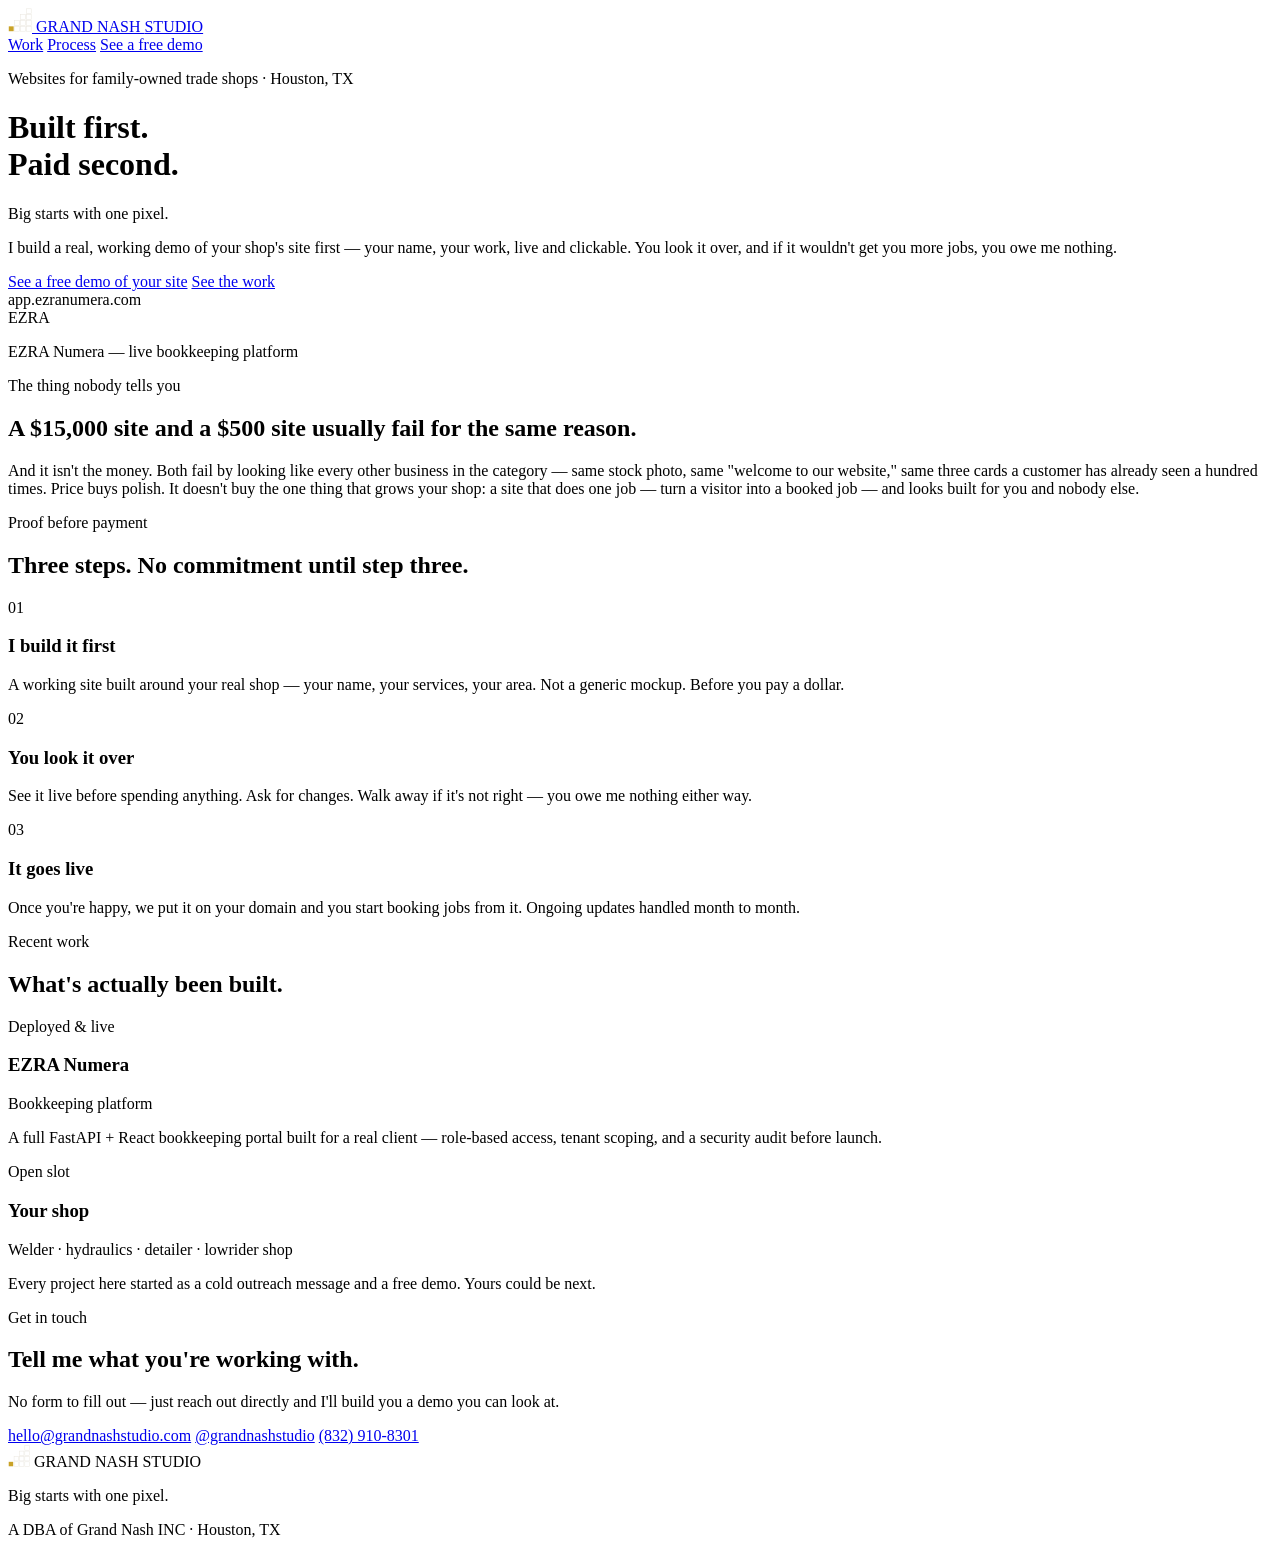
==== index.html @ 9be08794 "Add files via upload" ====
<!DOCTYPE html>
<html lang="en">
<head>
<meta charset="UTF-8">
<meta name="viewport" content="width=device-width, initial-scale=1.0">
<title>Grand Nash Studio — Big starts with one pixel.</title>
<meta name="description" content="Grand Nash Studio builds a working demo of your website before you pay a cent. Websites for family-owned trade shops — Houston, TX. Proof before payment.">
<link rel="icon" type="image/svg+xml" href="favicon.svg">
<link rel="preconnect" href="https://fonts.googleapis.com">
<link href="https://fonts.googleapis.com/css2?family=Space+Grotesk:wght@500;700&family=Inter:wght@400;500;600&display=swap" rel="stylesheet">
<link rel="stylesheet" href="style.css">
</head>
<body>

<nav id="nav">
  <a class="logo" href="#hero" aria-label="Grand Nash Studio">
    <svg class="mark" width="24" height="24" viewBox="-16 -16 492 492" aria-hidden="true">
      <g fill="none" stroke="#ECE9E2" stroke-width="12">
        <rect x="0" y="360" width="100" height="100" fill="#C9A227" stroke="none"/>
        <rect x="120" y="360" width="100" height="100"/><rect x="120" y="240" width="100" height="100"/>
        <rect x="240" y="360" width="100" height="100"/><rect x="240" y="240" width="100" height="100"/><rect x="240" y="120" width="100" height="100"/>
        <rect x="360" y="360" width="100" height="100"/><rect x="360" y="240" width="100" height="100"/><rect x="360" y="120" width="100" height="100"/><rect x="360" y="0" width="100" height="100"/>
      </g>
    </svg>
    <span class="logo-text">GRAND NASH <span>STUDIO</span></span>
  </a>
  <div class="nav-links">
    <a href="#work">Work</a>
    <a href="#process">Process</a>
    <a href="#contact" class="nav-cta">See a free demo</a>
  </div>
</nav>

<header id="hero">
  <div class="hero-copy">
    <p class="eyebrow">Websites for family-owned trade shops · Houston, TX</p>
    <h1>Built first.<br>Paid second.</h1>
    <p class="hero-slogan">Big starts with one pixel.</p>
    <p class="hero-sub">I build a real, working demo of your shop's site first — your name, your work, live and clickable. You look it over, and if it wouldn't get you more jobs, you owe me nothing.</p>
    <div class="hero-cta">
      <a href="#contact" class="btn btn-brass">See a free demo of your site</a>
      <a href="#work" class="btn btn-ghost">See the work</a>
    </div>
  </div>
  <div class="hero-visual fade-in">
    <div class="browser-frame">
      <div class="browser-bar">
        <span class="dot"></span><span class="dot"></span><span class="dot"></span>
        <span class="browser-url">app.ezranumera.com</span>
      </div>
      <div class="browser-body">
        <div class="mock-sidebar">
          <span class="mock-logo">EZRA</span>
          <span class="mock-nav-item active"></span>
          <span class="mock-nav-item"></span>
          <span class="mock-nav-item"></span>
          <span class="mock-nav-item"></span>
        </div>
        <div class="mock-main">
          <div class="mock-stat-row">
            <div class="mock-stat"></div>
            <div class="mock-stat"></div>
            <div class="mock-stat"></div>
          </div>
          <div class="mock-chart">
            <div class="bar" style="height:40%"></div>
            <div class="bar" style="height:65%"></div>
            <div class="bar" style="height:50%"></div>
            <div class="bar" style="height:80%"></div>
            <div class="bar" style="height:60%"></div>
            <div class="bar" style="height:90%"></div>
          </div>
          <div class="mock-table">
            <div class="mock-row"></div>
            <div class="mock-row"></div>
            <div class="mock-row"></div>
          </div>
        </div>
      </div>
    </div>
    <p class="visual-caption">EZRA Numera — live bookkeeping platform</p>
  </div>
</header>

<section id="truth" class="fade-in">
  <p class="eyebrow">The thing nobody tells you</p>
  <h2 class="truth-big">A $15,000 site and a $500 site usually fail for the <span>same reason.</span></h2>
  <p class="truth-body">And it isn't the money. Both fail by looking like every other business in the category — same stock photo, same "welcome to our website," same three cards a customer has already seen a hundred times. Price buys polish. It doesn't buy the one thing that grows your shop: a site that does one job — turn a visitor into a booked job — and looks built for you and nobody else.</p>
</section>

<section id="process" class="fade-in">
  <p class="eyebrow">Proof before payment</p>
  <h2>Three steps. No commitment until step three.</h2>
  <div class="steps">
    <div class="step">
      <span class="step-num">01</span>
      <h3>I build it first</h3>
      <p>A working site built around your real shop — your name, your services, your area. Not a generic mockup. Before you pay a dollar.</p>
    </div>
    <div class="step">
      <span class="step-num">02</span>
      <h3>You look it over</h3>
      <p>See it live before spending anything. Ask for changes. Walk away if it's not right — you owe me nothing either way.</p>
    </div>
    <div class="step">
      <span class="step-num">03</span>
      <h3>It goes live</h3>
      <p>Once you're happy, we put it on your domain and you start booking jobs from it. Ongoing updates handled month to month.</p>
    </div>
  </div>
</section>

<section id="work" class="fade-in">
  <p class="eyebrow">Recent work</p>
  <h2>What's actually been built.</h2>
  <div class="case-grid">
    <article class="case">
      <div class="case-tag">Deployed &amp; live</div>
      <h3>EZRA Numera</h3>
      <p class="case-role">Bookkeeping platform</p>
      <p>A full FastAPI + React bookkeeping portal built for a real client — role-based access, tenant scoping, and a security audit before launch.</p>
    </article>
    <article class="case placeholder">
      <div class="case-tag">Open slot</div>
      <h3>Your shop</h3>
      <p class="case-role">Welder · hydraulics · detailer · lowrider shop</p>
      <p>Every project here started as a cold outreach message and a free demo. Yours could be next.</p>
    </article>
  </div>
</section>

<section id="contact" class="fade-in">
  <p class="eyebrow">Get in touch</p>
  <h2>Tell me what you're working with.</h2>
  <p class="contact-sub">No form to fill out — just reach out directly and I'll build you a demo you can look at.</p>
  <div class="contact-links">
    <a href="mailto:hello@grandnashstudio.com" class="contact-link">hello@grandnashstudio.com</a>
    <a href="https://instagram.com/grandnashstudio" class="contact-link">@grandnashstudio</a>
    <a href="tel:+18329108301" class="contact-link">(832) 910-8301</a>
  </div>
</section>

<footer>
  <div class="logo footer-logo">
    <svg class="mark" width="22" height="22" viewBox="-16 -16 492 492" aria-hidden="true">
      <g fill="none" stroke="#ECE9E2" stroke-width="12">
        <rect x="0" y="360" width="100" height="100" fill="#C9A227" stroke="none"/>
        <rect x="120" y="360" width="100" height="100"/><rect x="120" y="240" width="100" height="100"/>
        <rect x="240" y="360" width="100" height="100"/><rect x="240" y="240" width="100" height="100"/><rect x="240" y="120" width="100" height="100"/>
        <rect x="360" y="360" width="100" height="100"/><rect x="360" y="240" width="100" height="100"/><rect x="360" y="120" width="100" height="100"/><rect x="360" y="0" width="100" height="100"/>
      </g>
    </svg>
    <span class="logo-text">GRAND NASH <span>STUDIO</span></span>
  </div>
  <p class="footer-slogan">Big starts with one pixel.</p>
  <p>A DBA of Grand Nash INC &middot; Houston, TX</p>
</footer>

<script src="script.js"></script>
</body>
</html>
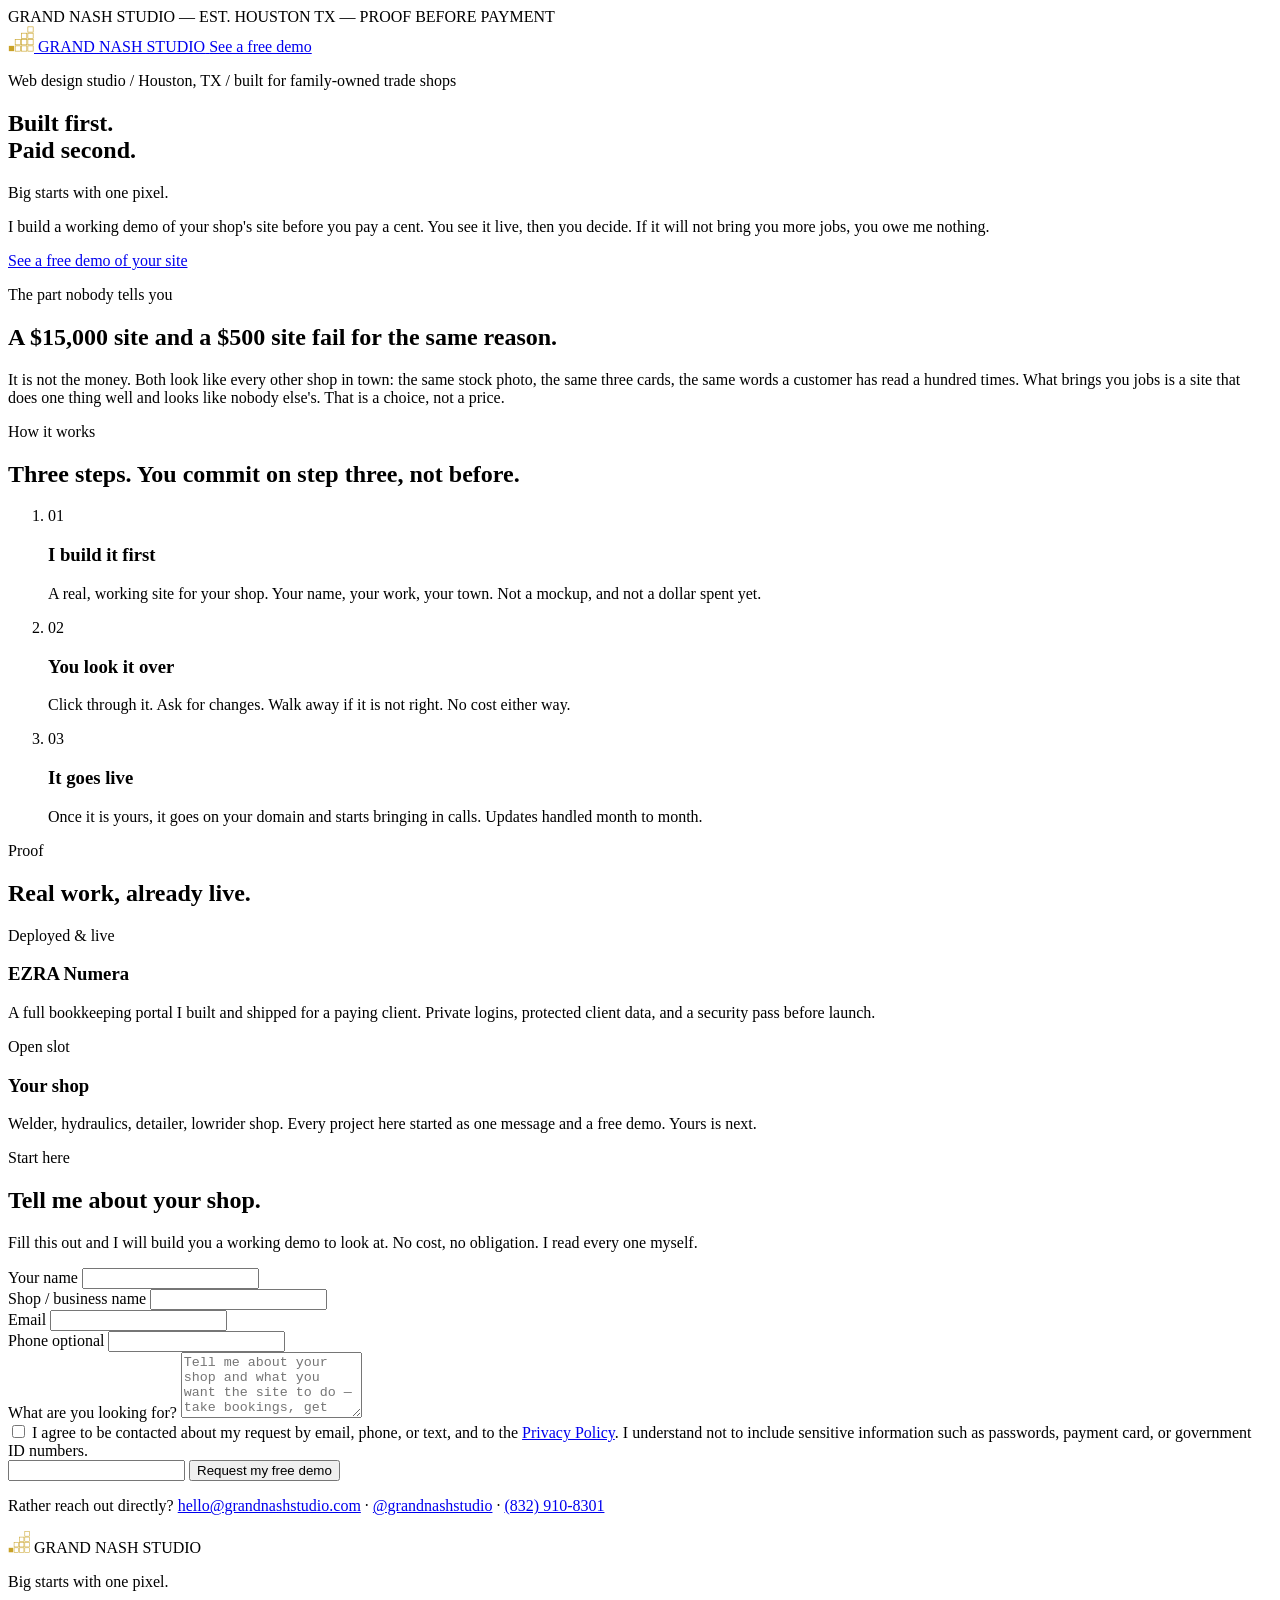
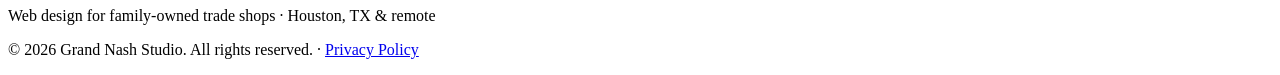
==== commit cc6d9a59: "Add files via upload" ====
--- a/index.html
+++ b/index.html
@@ -3,159 +3,179 @@
 <head>
 <meta charset="UTF-8">
 <meta name="viewport" content="width=device-width, initial-scale=1.0">
-<title>Grand Nash Studio — Big starts with one pixel.</title>
-<meta name="description" content="Grand Nash Studio builds a working demo of your website before you pay a cent. Websites for family-owned trade shops — Houston, TX. Proof before payment.">
+<title>Grand Nash Studio — Web design for family-owned trade shops, Houston TX</title>
+<meta name="description" content="I build a working demo of your shop's website before you pay a cent. You see it live, then you decide. Web design for family-owned trade shops in Houston, TX.">
 <link rel="icon" type="image/svg+xml" href="favicon.svg">
+<meta property="og:title" content="Grand Nash Studio — Built first. Paid second.">
+<meta property="og:description" content="I build a working demo of your shop's site before you pay. You see it live, then you decide. Web design for family-owned trade shops, Houston TX.">
+<meta property="og:type" content="website">
+<meta property="og:image" content="hero-poster.jpg">
 <link rel="preconnect" href="https://fonts.googleapis.com">
-<link href="https://fonts.googleapis.com/css2?family=Space+Grotesk:wght@500;700&family=Inter:wght@400;500;600&display=swap" rel="stylesheet">
+<link rel="preconnect" href="https://fonts.gstatic.com" crossorigin>
+<link href="https://fonts.googleapis.com/css2?family=Archivo:wght@700;800;900&family=IBM+Plex+Mono:wght@400;500&family=Inter:wght@400;500;600&display=swap" rel="stylesheet">
 <link rel="stylesheet" href="style.css">
+<noscript><style>.band{opacity:1 !important;transform:none !important}</style></noscript>
+<script type="application/ld+json">
+{
+  "@context": "https://schema.org",
+  "@type": "ProfessionalService",
+  "name": "Grand Nash Studio",
+  "description": "Web design for family-owned trade shops. A working demo built before you pay.",
+  "areaServed": "Houston, TX",
+  "url": "https://grandnashstudio.com",
+  "telephone": "+1-832-910-8301",
+  "email": "hello@grandnashstudio.com",
+  "address": { "@type": "PostalAddress", "addressLocality": "Houston", "addressRegion": "TX", "addressCountry": "US" },
+  "sameAs": ["https://instagram.com/grandnashstudio"]
+}
+</script>
 </head>
 <body>
 
-<nav id="nav">
-  <a class="logo" href="#hero" aria-label="Grand Nash Studio">
-    <svg class="mark" width="24" height="24" viewBox="-16 -16 492 492" aria-hidden="true">
-      <g fill="none" stroke="#ECE9E2" stroke-width="12">
+<div class="spine" aria-hidden="true"><span>GRAND NASH STUDIO — EST. HOUSTON TX — PROOF BEFORE PAYMENT</span></div>
+
+<header id="top" class="site-head">
+  <a class="logo" href="#top" aria-label="Grand Nash Studio, home">
+    <svg class="mark" width="26" height="26" viewBox="-16 -16 492 492" aria-hidden="true">
+      <g fill="none" stroke="#C9A227" stroke-width="12">
         <rect x="0" y="360" width="100" height="100" fill="#C9A227" stroke="none"/>
         <rect x="120" y="360" width="100" height="100"/><rect x="120" y="240" width="100" height="100"/>
         <rect x="240" y="360" width="100" height="100"/><rect x="240" y="240" width="100" height="100"/><rect x="240" y="120" width="100" height="100"/>
         <rect x="360" y="360" width="100" height="100"/><rect x="360" y="240" width="100" height="100"/><rect x="360" y="120" width="100" height="100"/><rect x="360" y="0" width="100" height="100"/>
       </g>
     </svg>
-    <span class="logo-text">GRAND NASH <span>STUDIO</span></span>
+    <span class="logo-text">GRAND NASH STUDIO</span>
   </a>
-  <div class="nav-links">
-    <a href="#work">Work</a>
-    <a href="#process">Process</a>
-    <a href="#contact" class="nav-cta">See a free demo</a>
-  </div>
-</nav>
-
-<header id="hero">
-  <div class="hero-copy">
-    <p class="eyebrow">Websites for family-owned trade shops · Houston, TX</p>
-    <h1>Built first.<br>Paid second.</h1>
-    <p class="hero-slogan">Big starts with one pixel.</p>
-    <p class="hero-sub">I build a real, working demo of your shop's site first — your name, your work, live and clickable. You look it over, and if it wouldn't get you more jobs, you owe me nothing.</p>
-    <div class="hero-cta">
-      <a href="#contact" class="btn btn-brass">See a free demo of your site</a>
-      <a href="#work" class="btn btn-ghost">See the work</a>
-    </div>
-  </div>
-  <div class="hero-visual fade-in">
-    <div class="browser-frame">
-      <div class="browser-bar">
-        <span class="dot"></span><span class="dot"></span><span class="dot"></span>
-        <span class="browser-url">app.ezranumera.com</span>
-      </div>
-      <div class="browser-body">
-        <div class="mock-sidebar">
-          <span class="mock-logo">EZRA</span>
-          <span class="mock-nav-item active"></span>
-          <span class="mock-nav-item"></span>
-          <span class="mock-nav-item"></span>
-          <span class="mock-nav-item"></span>
-        </div>
-        <div class="mock-main">
-          <div class="mock-stat-row">
-            <div class="mock-stat"></div>
-            <div class="mock-stat"></div>
-            <div class="mock-stat"></div>
-          </div>
-          <div class="mock-chart">
-            <div class="bar" style="height:40%"></div>
-            <div class="bar" style="height:65%"></div>
-            <div class="bar" style="height:50%"></div>
-            <div class="bar" style="height:80%"></div>
-            <div class="bar" style="height:60%"></div>
-            <div class="bar" style="height:90%"></div>
-          </div>
-          <div class="mock-table">
-            <div class="mock-row"></div>
-            <div class="mock-row"></div>
-            <div class="mock-row"></div>
-          </div>
-        </div>
-      </div>
-    </div>
-    <p class="visual-caption">EZRA Numera — live bookkeeping platform</p>
-  </div>
+  <a class="head-cta" href="#start">See a free demo</a>
 </header>
 
-<section id="truth" class="fade-in">
-  <p class="eyebrow">The thing nobody tells you</p>
-  <h2 class="truth-big">A $15,000 site and a $500 site usually fail for the <span>same reason.</span></h2>
-  <p class="truth-body">And it isn't the money. Both fail by looking like every other business in the category — same stock photo, same "welcome to our website," same three cards a customer has already seen a hundred times. Price buys polish. It doesn't buy the one thing that grows your shop: a site that does one job — turn a visitor into a booked job — and looks built for you and nobody else.</p>
-</section>
+<main>
+  <section class="hero" aria-label="Introduction">
+    <video id="hero-video" class="hero-video" autoplay muted loop playsinline preload="metadata" poster="hero-poster.jpg" aria-hidden="true">
+      <source src="hero.mp4" type="video/mp4">
+      <source src="https://d8j0ntlcm91z4.cloudfront.net/user_3GQxSpaot112vCMcnMULpxTxIRr/hf_20260727_215239_88b893dd-dd05-4cee-b4a4-e967f7e105ca.mp4" type="video/mp4">
+    </video>
+    <img id="hero-fallback" class="hero-fallback" src="hero-poster.jpg" alt="" aria-hidden="true" onerror="this.style.display='none'">
+    <div class="hero-copy">
+      <p class="tag">Web design studio / Houston, TX / built for family-owned trade shops</p>
+      <h1>Built first.<br>Paid second.</h1>
+      <p class="slogan">Big starts with one pixel.</p>
+      <p class="hero-sub">I build a working demo of your shop's site before you pay a cent. You see it live, then you decide. If it will not bring you more jobs, you owe me nothing.</p>
+      <a class="btn" href="#start">See a free demo of your site</a>
+    </div>
+  </section>
 
-<section id="process" class="fade-in">
-  <p class="eyebrow">Proof before payment</p>
-  <h2>Three steps. No commitment until step three.</h2>
-  <div class="steps">
-    <div class="step">
-      <span class="step-num">01</span>
-      <h3>I build it first</h3>
-      <p>A working site built around your real shop — your name, your services, your area. Not a generic mockup. Before you pay a dollar.</p>
+  <section class="band truth" aria-label="The part nobody tells you">
+    <p class="label">The part nobody tells you</p>
+    <h2 class="statement">A $15,000 site and a $500 site fail for the <span>same reason.</span></h2>
+    <p class="prose">It is not the money. Both look like every other shop in town: the same stock photo, the same three cards, the same words a customer has read a hundred times. What brings you jobs is a site that does one thing well and looks like nobody else's. That is a choice, not a price.</p>
+  </section>
+
+  <section class="band" aria-label="How it works">
+    <p class="label">How it works</p>
+    <h2>Three steps. You commit on step three, not before.</h2>
+    <ol class="steps">
+      <li>
+        <span class="num">01</span>
+        <h3>I build it first</h3>
+        <p>A real, working site for your shop. Your name, your work, your town. Not a mockup, and not a dollar spent yet.</p>
+      </li>
+      <li>
+        <span class="num">02</span>
+        <h3>You look it over</h3>
+        <p>Click through it. Ask for changes. Walk away if it is not right. No cost either way.</p>
+      </li>
+      <li>
+        <span class="num">03</span>
+        <h3>It goes live</h3>
+        <p>Once it is yours, it goes on your domain and starts bringing in calls. Updates handled month to month.</p>
+      </li>
+    </ol>
+  </section>
+
+  <section class="band" aria-label="Proof">
+    <p class="label">Proof</p>
+    <h2>Real work, already live.</h2>
+    <div class="proof-grid">
+      <article class="proof">
+        <p class="ptag">Deployed &amp; live</p>
+        <h3>EZRA Numera</h3>
+        <p>A full bookkeeping portal I built and shipped for a paying client. Private logins, protected client data, and a security pass before launch.</p>
+      </article>
+      <article class="proof open">
+        <p class="ptag">Open slot</p>
+        <h3>Your shop</h3>
+        <p>Welder, hydraulics, detailer, lowrider shop. Every project here started as one message and a free demo. Yours is next.</p>
+      </article>
     </div>
-    <div class="step">
-      <span class="step-num">02</span>
-      <h3>You look it over</h3>
-      <p>See it live before spending anything. Ask for changes. Walk away if it's not right — you owe me nothing either way.</p>
-    </div>
-    <div class="step">
-      <span class="step-num">03</span>
-      <h3>It goes live</h3>
-      <p>Once you're happy, we put it on your domain and you start booking jobs from it. Ongoing updates handled month to month.</p>
-    </div>
-  </div>
-</section>
+  </section>
 
-<section id="work" class="fade-in">
-  <p class="eyebrow">Recent work</p>
-  <h2>What's actually been built.</h2>
-  <div class="case-grid">
-    <article class="case">
-      <div class="case-tag">Deployed &amp; live</div>
-      <h3>EZRA Numera</h3>
-      <p class="case-role">Bookkeeping platform</p>
-      <p>A full FastAPI + React bookkeeping portal built for a real client — role-based access, tenant scoping, and a security audit before launch.</p>
-    </article>
-    <article class="case placeholder">
-      <div class="case-tag">Open slot</div>
-      <h3>Your shop</h3>
-      <p class="case-role">Welder · hydraulics · detailer · lowrider shop</p>
-      <p>Every project here started as a cold outreach message and a free demo. Yours could be next.</p>
-    </article>
-  </div>
-</section>
+  <section class="band start" id="start" aria-label="Request a free demo">
+    <p class="label">Start here</p>
+    <h2>Tell me about your shop.</h2>
+    <p class="prose">Fill this out and I will build you a working demo to look at. No cost, no obligation. I read every one myself.</p>
 
-<section id="contact" class="fade-in">
-  <p class="eyebrow">Get in touch</p>
-  <h2>Tell me what you're working with.</h2>
-  <p class="contact-sub">No form to fill out — just reach out directly and I'll build you a demo you can look at.</p>
-  <div class="contact-links">
-    <a href="mailto:hello@grandnashstudio.com" class="contact-link">hello@grandnashstudio.com</a>
-    <a href="https://instagram.com/grandnashstudio" class="contact-link">@grandnashstudio</a>
-    <a href="tel:+18329108301" class="contact-link">(832) 910-8301</a>
-  </div>
-</section>
+    <form id="inquiry" class="inquiry" novalidate>
+      <div class="field">
+        <label for="f-name">Your name</label>
+        <input id="f-name" name="name" type="text" autocomplete="name" required>
+      </div>
+      <div class="field">
+        <label for="f-shop">Shop / business name</label>
+        <input id="f-shop" name="business" type="text" autocomplete="organization">
+      </div>
+      <div class="field">
+        <label for="f-email">Email</label>
+        <input id="f-email" name="email" type="email" autocomplete="email" required>
+      </div>
+      <div class="field">
+        <label for="f-phone">Phone <span class="opt">optional</span></label>
+        <input id="f-phone" name="phone" type="tel" autocomplete="tel">
+      </div>
+      <div class="field field-wide">
+        <label for="f-msg">What are you looking for?</label>
+        <textarea id="f-msg" name="message" rows="4" required placeholder="Tell me about your shop and what you want the site to do — take bookings, get calls, show your work."></textarea>
+      </div>
+      <div class="field field-wide consent">
+        <label class="check">
+          <input id="f-consent" name="consent" type="checkbox" value="Yes — agreed to be contacted and to the Privacy Policy" required>
+          <span>I agree to be contacted about my request by email, phone, or text, and to the <a href="privacy.html" target="_blank" rel="noopener">Privacy Policy</a>. I understand not to include sensitive information such as passwords, payment card, or government ID numbers.</span>
+        </label>
+      </div>
+      <input type="hidden" name="_subject" value="New demo request — Grand Nash Studio">
+      <input type="hidden" name="_template" value="table">
+      <input type="text" name="_honey" class="honey" tabindex="-1" autocomplete="off" aria-hidden="true">
+      <button type="submit" class="btn">Request my free demo</button>
+      <p id="form-status" class="form-status" role="status" aria-live="polite"></p>
+    </form>
 
-<footer>
-  <div class="logo footer-logo">
+    <p class="direct">Rather reach out directly?
+      <a href="mailto:hello@grandnashstudio.com">hello@grandnashstudio.com</a> ·
+      <a href="https://instagram.com/grandnashstudio">@grandnashstudio</a> ·
+      <a href="tel:+18329108301">(832) 910-8301</a>
+    </p>
+  </section>
+</main>
+
+<footer class="site-foot">
+  <div class="logo">
     <svg class="mark" width="22" height="22" viewBox="-16 -16 492 492" aria-hidden="true">
-      <g fill="none" stroke="#ECE9E2" stroke-width="12">
+      <g fill="none" stroke="#C9A227" stroke-width="12">
         <rect x="0" y="360" width="100" height="100" fill="#C9A227" stroke="none"/>
         <rect x="120" y="360" width="100" height="100"/><rect x="120" y="240" width="100" height="100"/>
         <rect x="240" y="360" width="100" height="100"/><rect x="240" y="240" width="100" height="100"/><rect x="240" y="120" width="100" height="100"/>
         <rect x="360" y="360" width="100" height="100"/><rect x="360" y="240" width="100" height="100"/><rect x="360" y="120" width="100" height="100"/><rect x="360" y="0" width="100" height="100"/>
       </g>
     </svg>
-    <span class="logo-text">GRAND NASH <span>STUDIO</span></span>
+    <span class="logo-text">GRAND NASH STUDIO</span>
   </div>
-  <p class="footer-slogan">Big starts with one pixel.</p>
-  <p>A DBA of Grand Nash INC &middot; Houston, TX</p>
+  <p class="foot-slogan">Big starts with one pixel.</p>
+  <p class="foot-meta">Web design for family-owned trade shops · Houston, TX &amp; remote</p>
+  <p class="foot-rights">© 2026 Grand Nash Studio. All rights reserved. · <a href="privacy.html">Privacy Policy</a></p>
 </footer>
 
+<script src="hero-video.js"></script>
+<script src="form.js"></script>
 <script src="script.js"></script>
 </body>
 </html>
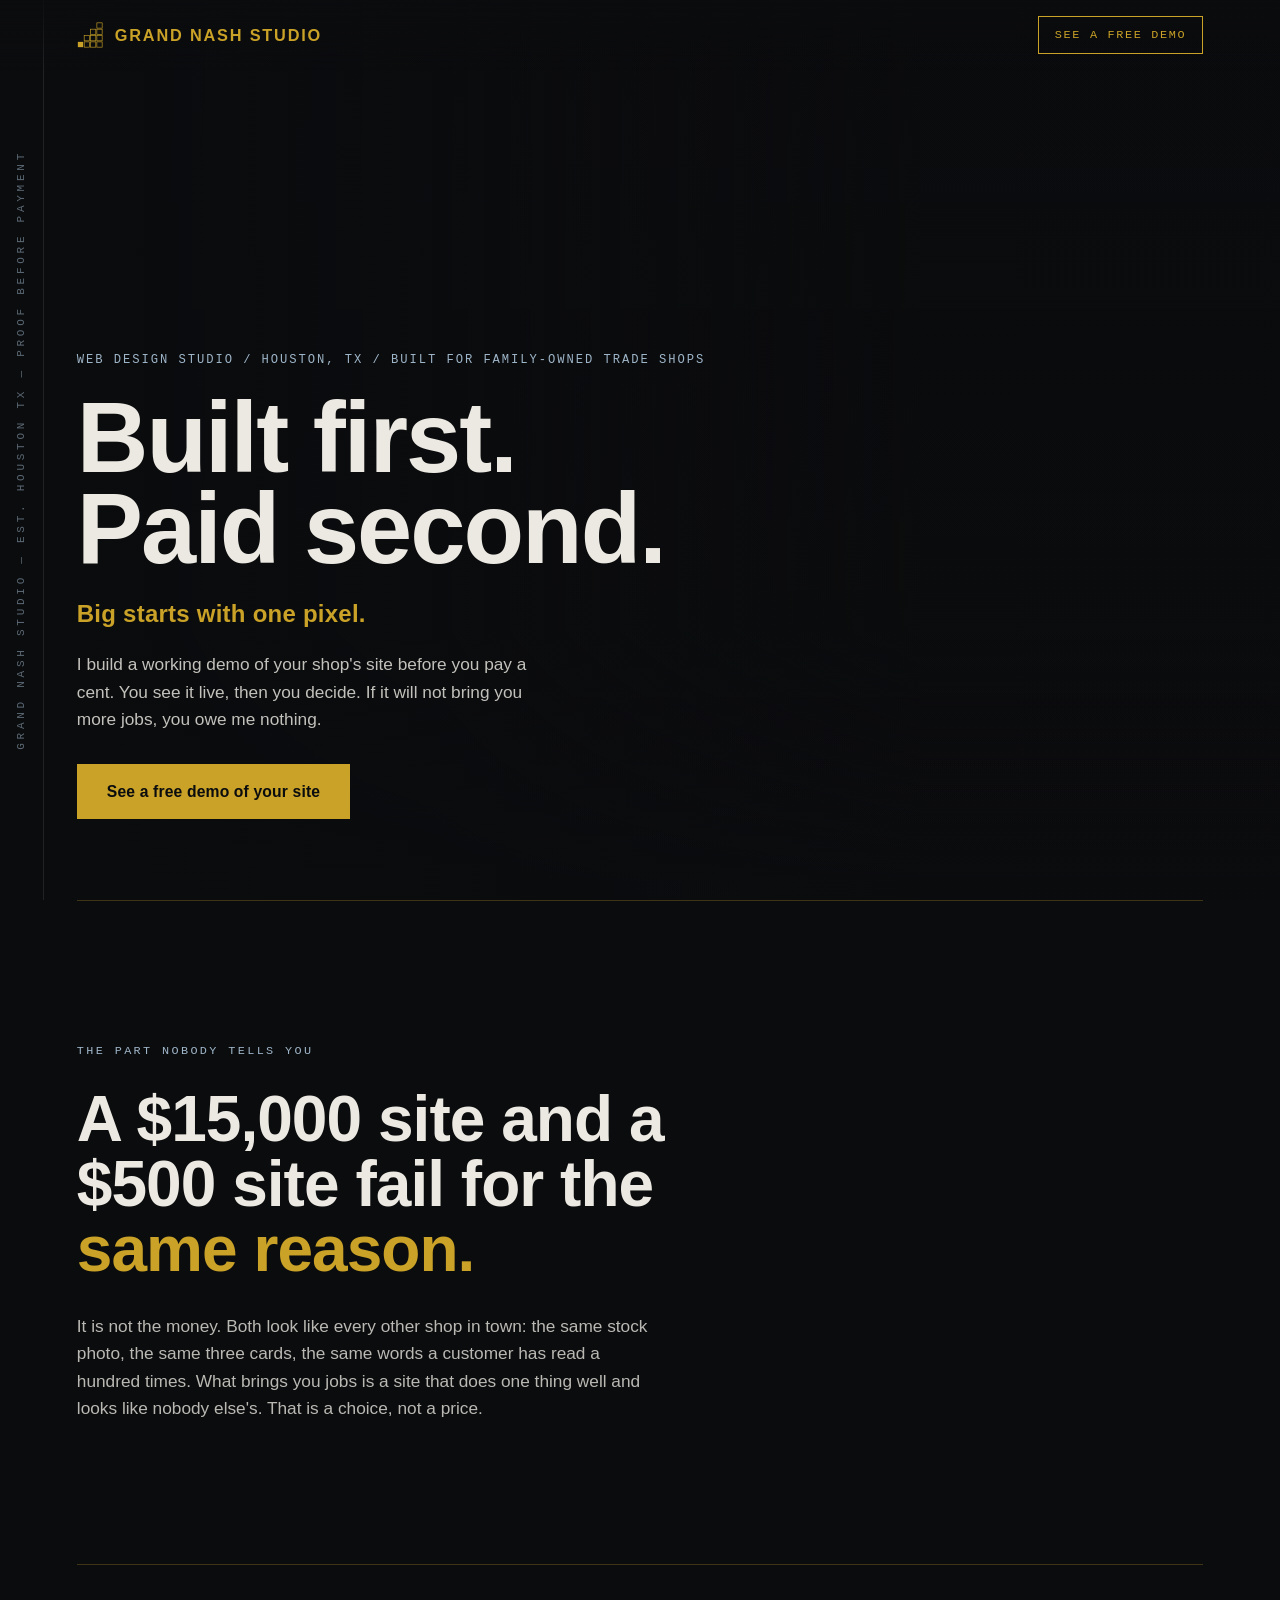
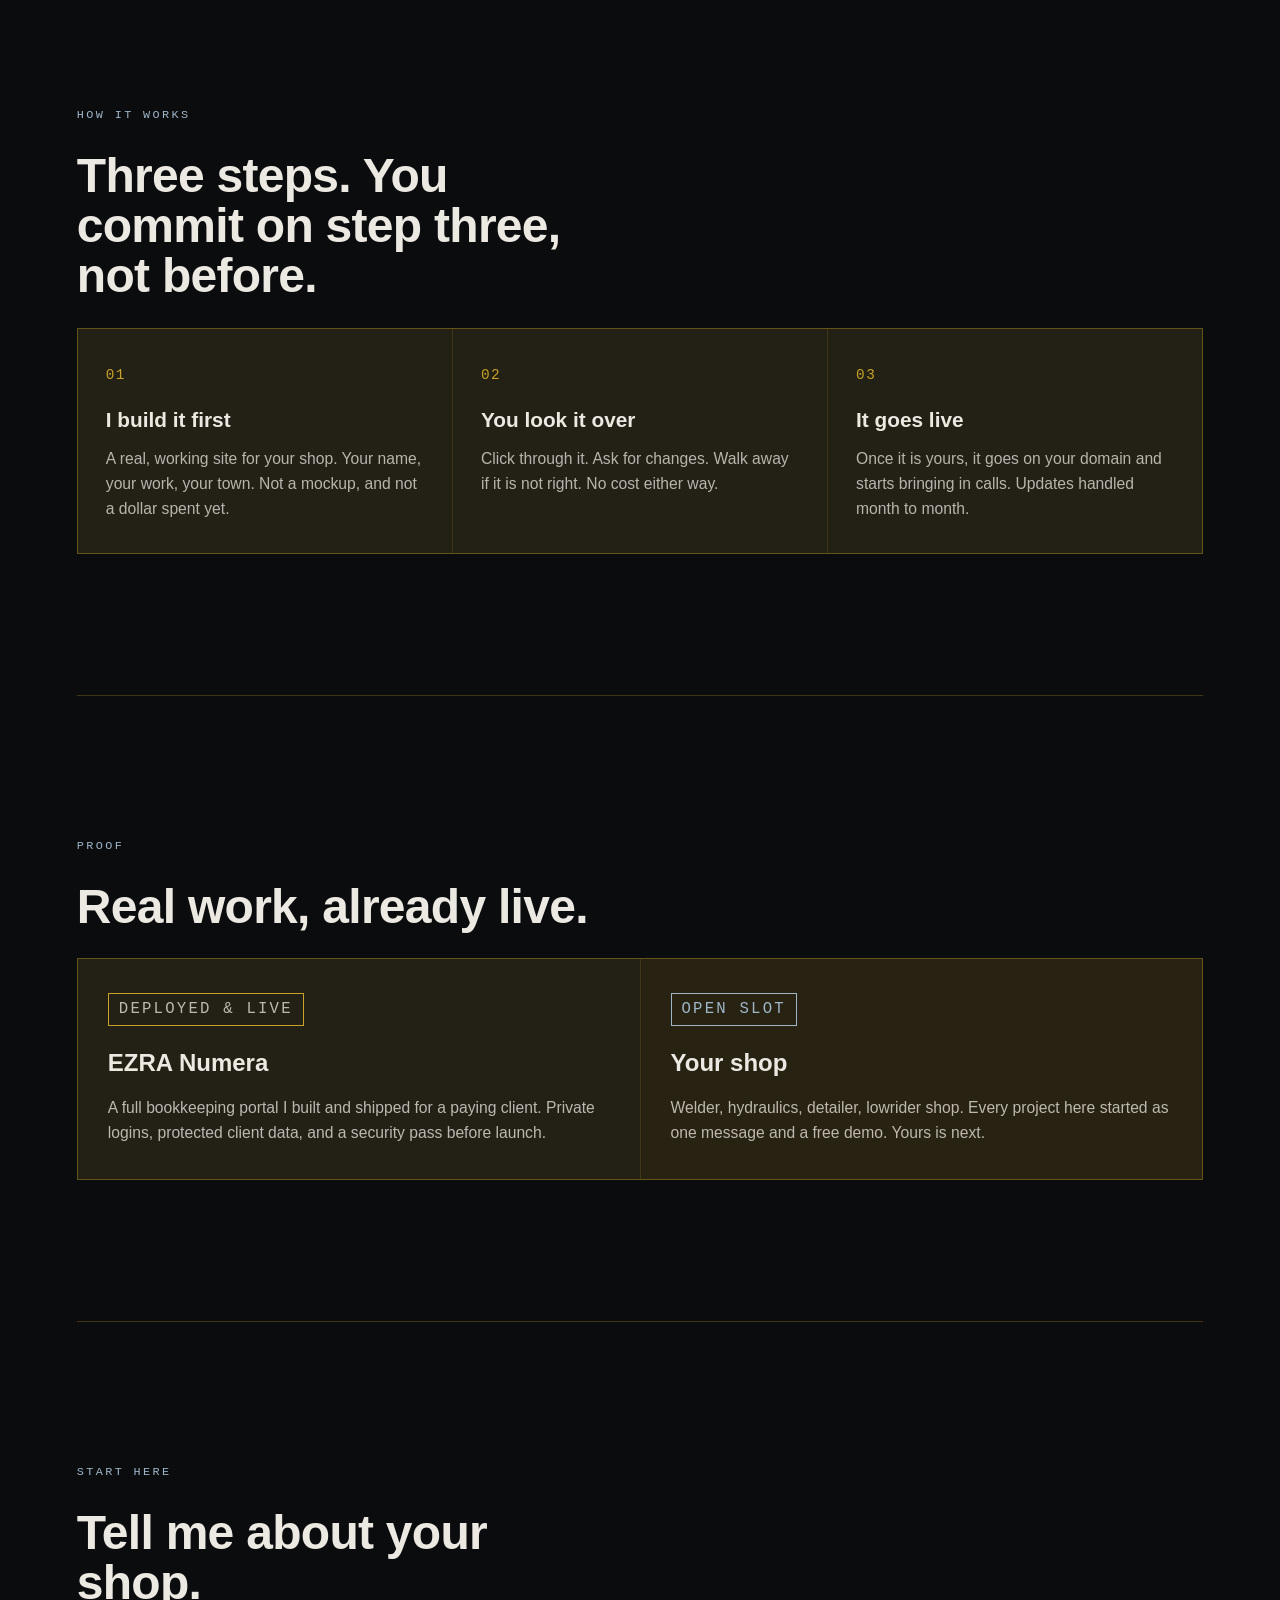
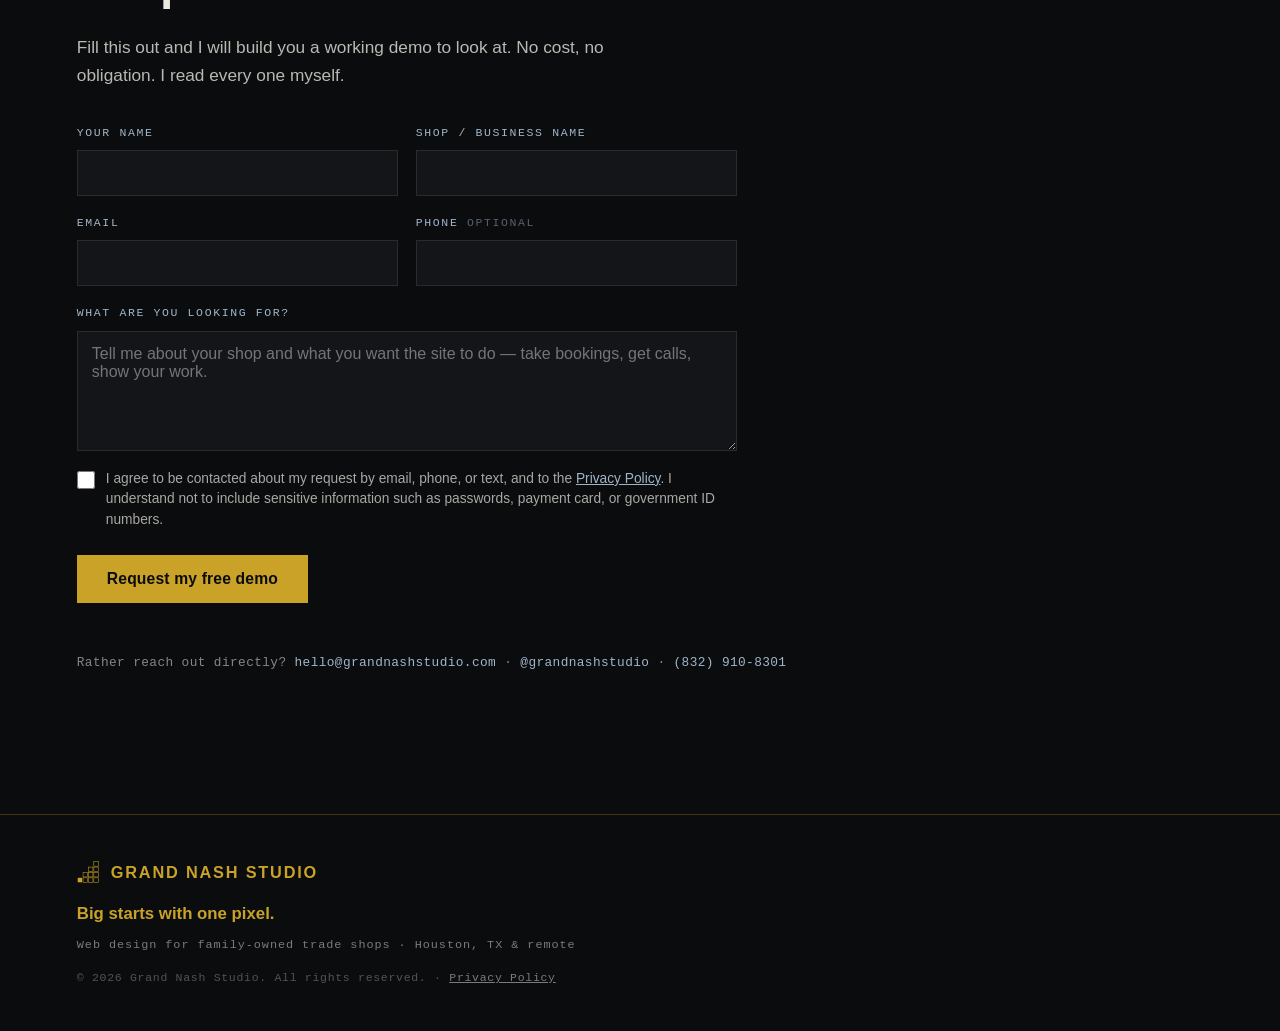
==== commit a20d47c9: "Add files via upload" ====
--- a/index.html
+++ b/index.html
@@ -5,7 +5,7 @@
 <meta name="viewport" content="width=device-width, initial-scale=1.0">
 <title>Grand Nash Studio — Web design for family-owned trade shops, Houston TX</title>
 <meta name="description" content="I build a working demo of your shop's website before you pay a cent. You see it live, then you decide. Web design for family-owned trade shops in Houston, TX.">
-<link rel="icon" type="image/svg+xml" href="favicon.svg">
+<link rel="icon" type="image/svg+xml" href="[data-uri]">
 <meta property="og:title" content="Grand Nash Studio — Built first. Paid second.">
 <meta property="og:description" content="I build a working demo of your shop's site before you pay. You see it live, then you decide. Web design for family-owned trade shops, Houston TX.">
 <meta property="og:type" content="website">
@@ -13,7 +13,209 @@
 <link rel="preconnect" href="https://fonts.googleapis.com">
 <link rel="preconnect" href="https://fonts.gstatic.com" crossorigin>
 <link href="https://fonts.googleapis.com/css2?family=Archivo:wght@700;800;900&family=IBM+Plex+Mono:wght@400;500&family=Inter:wght@400;500;600&display=swap" rel="stylesheet">
-<link rel="stylesheet" href="style.css">
+<style>
+:root{
+  --base:#0B0C0E;
+  --surface:#131518;
+  --ink:#ECE9E2;
+  --brass:#C9A227;
+  --glass:#9FB6C9;
+  --line:rgba(201,162,39,.28);
+  --hair:rgba(236,233,226,.10);
+  --disp:'Archivo',sans-serif;
+  --mono:'IBM Plex Mono',monospace;
+  --body:'Inter',sans-serif;
+}
+*{margin:0;padding:0;box-sizing:border-box}
+html{scroll-behavior:smooth;background:var(--base)}
+body{
+  background:transparent;color:var(--ink);font-family:var(--body);
+  line-height:1.6;-webkit-font-smoothing:antialiased;overflow-x:hidden;
+}
+/* fixed full-page background film + dark scrim for readability */
+.bg{position:fixed;inset:0;z-index:-2;overflow:hidden;background:var(--base)}
+#bg-video{position:absolute;inset:0;width:100%;height:100%;object-fit:cover}
+.bg-scrim{position:fixed;inset:0;z-index:-1;pointer-events:none;
+  background:linear-gradient(180deg,rgba(11,12,14,.60),rgba(11,12,14,.80))}
+a{color:inherit;text-decoration:none}
+:focus-visible{outline:2px solid var(--brass);outline-offset:3px}
+img,svg,video{display:block}
+
+/* content clears the spine on desktop */
+.site-head,main,.site-foot{padding-left:clamp(20px,6vw,110px);padding-right:clamp(20px,6vw,110px)}
+
+/* ---------- spec spine ---------- */
+.spine{
+  position:fixed;left:0;top:0;bottom:0;width:44px;z-index:40;
+  display:flex;align-items:center;justify-content:center;
+  border-right:1px solid var(--hair);pointer-events:none;
+}
+.spine span{
+  writing-mode:vertical-rl;transform:rotate(180deg);
+  font-family:var(--mono);font-size:11px;letter-spacing:.34em;
+  color:var(--glass);opacity:.55;white-space:nowrap;text-transform:uppercase;
+}
+
+/* ---------- header ---------- */
+.site-head{
+  position:fixed;top:0;left:0;right:0;z-index:50;height:70px;
+  display:flex;align-items:center;justify-content:space-between;
+  background:linear-gradient(180deg,rgba(11,12,14,.9),rgba(11,12,14,0));
+}
+.logo{display:inline-flex;align-items:center;gap:12px}
+.logo .mark{flex:0 0 auto}
+.logo-text{
+  font-family:var(--disp);font-weight:800;font-size:1.02rem;
+  letter-spacing:.11em;color:var(--brass);
+}
+.head-cta{
+  font-family:var(--mono);font-size:.74rem;letter-spacing:.14em;text-transform:uppercase;
+  border:1px solid var(--brass);color:var(--brass);padding:9px 16px;
+  transition:background .18s ease,color .18s ease;
+}
+.head-cta:hover{background:var(--brass);color:var(--base)}
+
+/* ---------- hero ---------- */
+.hero{position:relative;min-height:100svh;display:flex;align-items:flex-end;
+  padding-top:70px;padding-bottom:min(9vh,90px);margin-left:calc(clamp(20px,6vw,110px)*-1);margin-right:calc(clamp(20px,6vw,110px)*-1);
+  padding-left:clamp(20px,6vw,110px);padding-right:clamp(20px,6vw,110px);overflow:hidden}
+.hero-video{position:absolute;inset:0;width:100%;height:100%;object-fit:cover;z-index:0}
+.hero-fallback{position:absolute;inset:0;z-index:0;display:none;width:100%;height:100%;object-fit:cover}
+/* scrim: dark on the left where copy sits, clear to the right where the film breathes */
+.hero::after{content:"";position:absolute;inset:0;z-index:1;pointer-events:none;
+  background:linear-gradient(90deg,var(--base) 4%,rgba(11,12,14,.78) 34%,rgba(11,12,14,.05) 72%),
+             linear-gradient(0deg,rgba(11,12,14,.85) 2%,rgba(11,12,14,0) 30%)}
+.hero-copy{position:relative;z-index:2;max-width:660px}
+.tag{font-family:var(--mono);font-size:.76rem;letter-spacing:.16em;text-transform:uppercase;
+  color:var(--glass);margin-bottom:22px}
+h1{font-family:var(--disp);font-weight:900;font-size:clamp(3rem,9vw,6.2rem);line-height:.92;
+  letter-spacing:-.02em;color:var(--ink)}
+.slogan{font-family:var(--disp);font-weight:800;color:var(--brass);
+  font-size:clamp(1.1rem,2.4vw,1.5rem);letter-spacing:.01em;margin:20px 0 18px}
+.hero-sub{max-width:48ch;font-size:1.08rem;color:rgba(236,233,226,.82)}
+.btn{display:inline-block;margin-top:30px;background:var(--brass);color:var(--base);
+  font-family:var(--disp);font-weight:800;font-size:.98rem;letter-spacing:.01em;
+  padding:15px 30px;transition:transform .15s ease,background .15s ease}
+.btn:hover{transform:translateY(-2px);background:#e0b833}
+
+/* ---------- bands ---------- */
+.band{padding-top:clamp(70px,11vw,150px);padding-bottom:clamp(70px,11vw,150px);
+  border-top:1px solid var(--line);max-width:1200px}
+.label{font-family:var(--mono);font-size:.74rem;letter-spacing:.2em;text-transform:uppercase;
+  color:var(--glass);margin-bottom:26px}
+h2{font-family:var(--disp);font-weight:800;font-size:clamp(1.8rem,4.4vw,3rem);
+  line-height:1.05;letter-spacing:-.015em;max-width:20ch;margin-bottom:26px}
+.prose{max-width:60ch;font-size:1.08rem;color:rgba(236,233,226,.78)}
+
+/* truth statement */
+.statement{font-size:clamp(2rem,6vw,4rem);line-height:1.02;max-width:18ch}
+.statement span{color:var(--brass)}
+.truth .prose{margin-top:30px}
+
+/* steps */
+.steps{list-style:none;display:grid;gap:1px;background:var(--line);
+  grid-template-columns:repeat(3,1fr);border:1px solid var(--line);margin-top:10px}
+.steps li{background:rgba(19,21,24,.62);padding:32px 28px}
+.num{font-family:var(--mono);font-size:.9rem;color:var(--brass);letter-spacing:.1em}
+.steps h3{font-family:var(--disp);font-weight:800;font-size:1.3rem;margin:16px 0 10px}
+.steps p{color:rgba(236,233,226,.74);font-size:.98rem}
+
+/* proof */
+.proof-grid{display:grid;grid-template-columns:1fr 1fr;gap:1px;background:var(--line);
+  border:1px solid var(--line);margin-top:10px}
+.proof{background:rgba(19,21,24,.62);padding:34px 30px}
+.proof.open{background:rgba(11,12,14,.45)}
+.ptag{font-family:var(--mono);font-size:.68rem;letter-spacing:.14em;text-transform:uppercase;
+  color:var(--brass);border:1px solid var(--brass);display:inline-block;padding:3px 10px;margin-bottom:18px}
+.proof.open .ptag{color:var(--glass);border-color:var(--glass)}
+.proof h3{font-family:var(--disp);font-weight:800;font-size:1.5rem;margin-bottom:12px}
+.proof p{color:rgba(236,233,226,.76);font-size:.98rem}
+
+/* start / contact */
+.contact{list-style:none;margin:34px 0 0}
+.contact li{border-top:1px solid var(--hair)}
+.contact li:last-child{border-bottom:1px solid var(--hair)}
+.contact a{display:inline-block;padding:16px 0;font-family:var(--disp);font-weight:800;
+  font-size:clamp(1.2rem,3vw,1.9rem);letter-spacing:-.01em;transition:color .18s ease}
+.contact a:hover{color:var(--brass)}
+.start .btn{margin-top:38px}
+
+/* ---------- footer ---------- */
+.site-foot{border-top:1px solid var(--line);padding-top:44px;padding-bottom:44px}
+.site-foot .logo{margin-bottom:16px}
+.foot-slogan{font-family:var(--disp);font-weight:800;color:var(--brass);font-size:1.05rem;margin-bottom:8px}
+.foot-meta{font-family:var(--mono);font-size:.74rem;letter-spacing:.08em;color:rgba(236,233,226,.5)}
+.foot-rights{font-family:var(--mono);font-size:.72rem;letter-spacing:.06em;color:rgba(236,233,226,.32);margin-top:14px}
+
+/* ---------- scroll reveal ---------- */
+.band{opacity:0;transform:translateY(18px);transition:opacity .6s ease,transform .6s ease}
+.band.is-visible{opacity:1;transform:none}
+
+/* ---------- responsive ---------- */
+@media (max-width:900px){
+  .steps,.proof-grid{grid-template-columns:1fr}
+  .hero-copy{max-width:100%}
+  .hero::after{background:linear-gradient(0deg,var(--base) 8%,rgba(11,12,14,.35) 55%,rgba(11,12,14,.55) 100%)}
+}
+@media (max-width:720px){
+  .spine{display:none}
+  .site-head{height:60px}
+  .head-cta{padding:7px 12px;font-size:.66rem}
+  .logo-text{font-size:.9rem}
+  .hero-fallback{justify-content:center;padding-right:0}
+}
+@media (prefers-reduced-motion:reduce){
+  html{scroll-behavior:auto}
+  .band{opacity:1;transform:none;transition:none}
+  .btn:hover{transform:none}
+}
+
+/* ---------- inquiry form ---------- */
+.inquiry{margin-top:34px;max-width:660px;display:grid;grid-template-columns:1fr 1fr;gap:18px}
+.field{display:flex;flex-direction:column;gap:8px}
+.field-wide{grid-column:1 / -1}
+.inquiry label{font-family:var(--mono);font-size:.72rem;letter-spacing:.14em;text-transform:uppercase;color:var(--glass)}
+.inquiry .opt{color:rgba(159,182,201,.5)}
+.inquiry input,.inquiry textarea{
+  background:var(--surface);border:1px solid var(--hair);color:var(--ink);
+  font-family:var(--body);font-size:1rem;padding:13px 14px;border-radius:0;width:100%;
+  transition:border-color .15s ease}
+.inquiry input:focus,.inquiry textarea:focus{outline:none;border-color:var(--brass)}
+.inquiry textarea{resize:vertical;min-height:120px}
+.honey{position:absolute;left:-9999px;width:1px;height:1px;opacity:0}
+.inquiry .btn{grid-column:1 / -1;justify-self:start;border:none;cursor:pointer;margin-top:6px}
+.form-status{grid-column:1 / -1;font-family:var(--mono);font-size:.84rem;line-height:1.5;margin-top:2px}
+.form-status.ok{color:var(--glass)}
+.form-status.err{color:#e0b833}
+.form-status.err a,.direct a{color:var(--glass)}
+.direct{margin-top:30px;font-family:var(--mono);font-size:.8rem;letter-spacing:.03em;color:rgba(236,233,226,.55)}
+.direct a:hover{color:var(--brass)}
+@media (max-width:620px){.inquiry{grid-template-columns:1fr}}
+
+/* ---------- consent + legal ---------- */
+.consent .check{display:flex;gap:11px;align-items:flex-start;
+  font-family:var(--body);font-size:.86rem;line-height:1.5;color:rgba(236,233,226,.7);
+  letter-spacing:0;text-transform:none;cursor:pointer}
+.consent input{width:18px;height:18px;margin-top:2px;flex:0 0 auto;accent-color:var(--brass)}
+.consent a{color:var(--glass);text-decoration:underline}
+.consent a:hover{color:var(--brass)}
+.foot-rights a{color:rgba(236,233,226,.5);text-decoration:underline}
+.foot-rights a:hover{color:var(--brass)}
+
+.legal{max-width:760px;margin:0 auto;padding-top:118px;padding-bottom:100px}
+.legal .back{display:inline-block;margin-bottom:34px;font-family:var(--mono);font-size:.74rem;
+  letter-spacing:.12em;text-transform:uppercase;color:var(--glass)}
+.legal .back:hover{color:var(--brass)}
+.legal h1{font-family:var(--disp);font-weight:800;font-size:clamp(2rem,5vw,3rem);letter-spacing:-.015em;margin-bottom:8px}
+.legal .eff{font-family:var(--mono);font-size:.74rem;letter-spacing:.1em;text-transform:uppercase;color:var(--glass);margin-bottom:14px}
+.legal .note{font-size:.92rem;color:rgba(236,233,226,.6);border-left:2px solid var(--line);padding-left:16px;margin-bottom:40px}
+.legal h2{font-family:var(--disp);font-weight:800;font-size:1.22rem;margin:36px 0 12px}
+.legal p,.legal li{color:rgba(236,233,226,.82);font-size:1rem;line-height:1.7;margin-bottom:12px}
+.legal ul{padding-left:20px;margin-bottom:12px}
+.legal a{color:var(--glass);text-decoration:underline}
+.legal a:hover{color:var(--brass)}
+
+</style>
 <noscript><style>.band{opacity:1 !important;transform:none !important}</style></noscript>
 <script type="application/ld+json">
 {
@@ -33,6 +235,14 @@
 <body>
 
 <div class="spine" aria-hidden="true"><span>GRAND NASH STUDIO — EST. HOUSTON TX — PROOF BEFORE PAYMENT</span></div>
+
+<div class="bg" aria-hidden="true">
+  <video id="bg-video" muted loop playsinline autoplay preload="auto" poster="hero-poster.jpg">
+    <source src="hero.mp4" type="video/mp4">
+    <source src="https://d8j0ntlcm91z4.cloudfront.net/user_3GQxSpaot112vCMcnMULpxTxIRr/hf_20260727_215239_88b893dd-dd05-4cee-b4a4-e967f7e105ca.mp4" type="video/mp4">
+  </video>
+</div>
+<div class="bg-scrim" aria-hidden="true"></div>
 
 <header id="top" class="site-head">
   <a class="logo" href="#top" aria-label="Grand Nash Studio, home">
@@ -51,11 +261,6 @@
 
 <main>
   <section class="hero" aria-label="Introduction">
-    <video id="hero-video" class="hero-video" autoplay muted loop playsinline preload="metadata" poster="hero-poster.jpg" aria-hidden="true">
-      <source src="hero.mp4" type="video/mp4">
-      <source src="https://d8j0ntlcm91z4.cloudfront.net/user_3GQxSpaot112vCMcnMULpxTxIRr/hf_20260727_215239_88b893dd-dd05-4cee-b4a4-e967f7e105ca.mp4" type="video/mp4">
-    </video>
-    <img id="hero-fallback" class="hero-fallback" src="hero-poster.jpg" alt="" aria-hidden="true" onerror="this.style.display='none'">
     <div class="hero-copy">
       <p class="tag">Web design studio / Houston, TX / built for family-owned trade shops</p>
       <h1>Built first.<br>Paid second.</h1>
@@ -174,8 +379,120 @@
   <p class="foot-rights">© 2026 Grand Nash Studio. All rights reserved. · <a href="privacy.html">Privacy Policy</a></p>
 </footer>
 
-<script src="hero-video.js"></script>
-<script src="form.js"></script>
-<script src="script.js"></script>
+
+
+
+<script>
+/* Grand Nash — full-page background film.
+   The glass-staircase descent is driven by scroll position across the whole
+   page. If the clip can't buffer enough to scrub smoothly (e.g. streamed),
+   it falls back to a gentle autoplay loop so the background is always moving.
+   On reduced-motion it holds on the first frame. */
+(function () {
+  var v = document.getElementById('bg-video');
+  if (!v) return;
+  var reduce = window.matchMedia('(prefers-reduced-motion: reduce)').matches;
+  if (reduce) { try { v.pause(); } catch (e) {} return; }
+
+  var scrubbing = false, dur = 0, ticking = false;
+
+  function maxScroll() {
+    return Math.max(1, document.documentElement.scrollHeight - window.innerHeight);
+  }
+  function apply() {
+    ticking = false;
+    if (!scrubbing || !dur) return;
+    var p = window.scrollY / maxScroll();
+    if (p < 0) p = 0; if (p > 1) p = 1;
+    try { v.currentTime = p * (dur - 0.05); } catch (e) {}
+  }
+  function onScroll() {
+    if (!ticking) { ticking = true; window.requestAnimationFrame(apply); }
+  }
+
+  v.addEventListener('loadedmetadata', function () { dur = v.duration || 0; });
+  // once enough is buffered, take over: pause autoplay and let scroll drive time
+  v.addEventListener('canplaythrough', function () {
+    dur = v.duration || dur;
+    if (dur > 0 && !scrubbing) {
+      scrubbing = true;
+      try { v.pause(); } catch (e) {}
+      apply();
+    }
+  });
+  window.addEventListener('scroll', onScroll, { passive: true });
+  window.addEventListener('resize', onScroll);
+
+  // nudge autoplay for the loop fallback while buffering
+  var p = v.play && v.play();
+  if (p && typeof p.catch === 'function') { p.catch(function () {}); }
+})();
+
+(function () {
+  var reduceMotion = window.matchMedia('(prefers-reduced-motion: reduce)').matches;
+  var els = document.querySelectorAll('.band');
+  if (reduceMotion || !('IntersectionObserver' in window)) {
+    els.forEach(function (el) { el.classList.add('is-visible'); });
+    return;
+  }
+  var io = new IntersectionObserver(function (entries) {
+    entries.forEach(function (e) {
+      if (e.isIntersecting) { e.target.classList.add('is-visible'); io.unobserve(e.target); }
+    });
+  }, { threshold: 0.12, rootMargin: '0px 0px -60px 0px' });
+  els.forEach(function (el) { io.observe(el); });
+})();
+
+/* Grand Nash — inquiry form.
+   Submits inline (no page jump) to a form-to-email relay so requests land
+   in your inbox. Change ENDPOINT_EMAIL to switch where they go. */
+(function () {
+  var form = document.getElementById('inquiry');
+  if (!form) return;
+  var status = document.getElementById('form-status');
+  var ENDPOINT_EMAIL = 'hello@grandnashstudio.com';
+  var ENDPOINT = 'https://formsubmit.co/ajax/' + ENDPOINT_EMAIL;
+
+  form.addEventListener('submit', function (e) {
+    e.preventDefault();
+    if (form._honey && form._honey.value) return;            // spam trap
+    if (!form.checkValidity()) { form.reportValidity(); return; }
+
+    var btn = form.querySelector('button[type=submit]');
+    var original = btn.textContent;
+    btn.disabled = true; btn.textContent = 'Sending…';
+    status.textContent = ''; status.className = 'form-status';
+
+    fetch(ENDPOINT, {
+      method: 'POST',
+      headers: { 'Accept': 'application/json' },
+      body: new FormData(form)
+    })
+      .then(function (r) { return r.json(); })
+      .then(function () {
+        form.reset();
+        status.textContent = "Got it. I'll get back to you shortly with a demo and next steps.";
+        status.className = 'form-status ok';
+      })
+      .catch(function () {
+        status.innerHTML = 'Something went wrong on send. Email me directly at ' +
+          '<a href="mailto:' + ENDPOINT_EMAIL + '">' + ENDPOINT_EMAIL + '</a>.';
+        status.className = 'form-status err';
+      })
+      .then(function () { btn.disabled = false; btn.textContent = original; });
+  });
+
+  // when a "see a free demo" link is used, drop the cursor into the form
+  document.querySelectorAll('a[href="#start"]').forEach(function (a) {
+    a.addEventListener('click', function () {
+      setTimeout(function () {
+        var n = document.getElementById('f-name');
+        if (n) n.focus({ preventScroll: true });
+      }, 650);
+    });
+  });
+})();
+
+</script>
 </body>
 </html>
